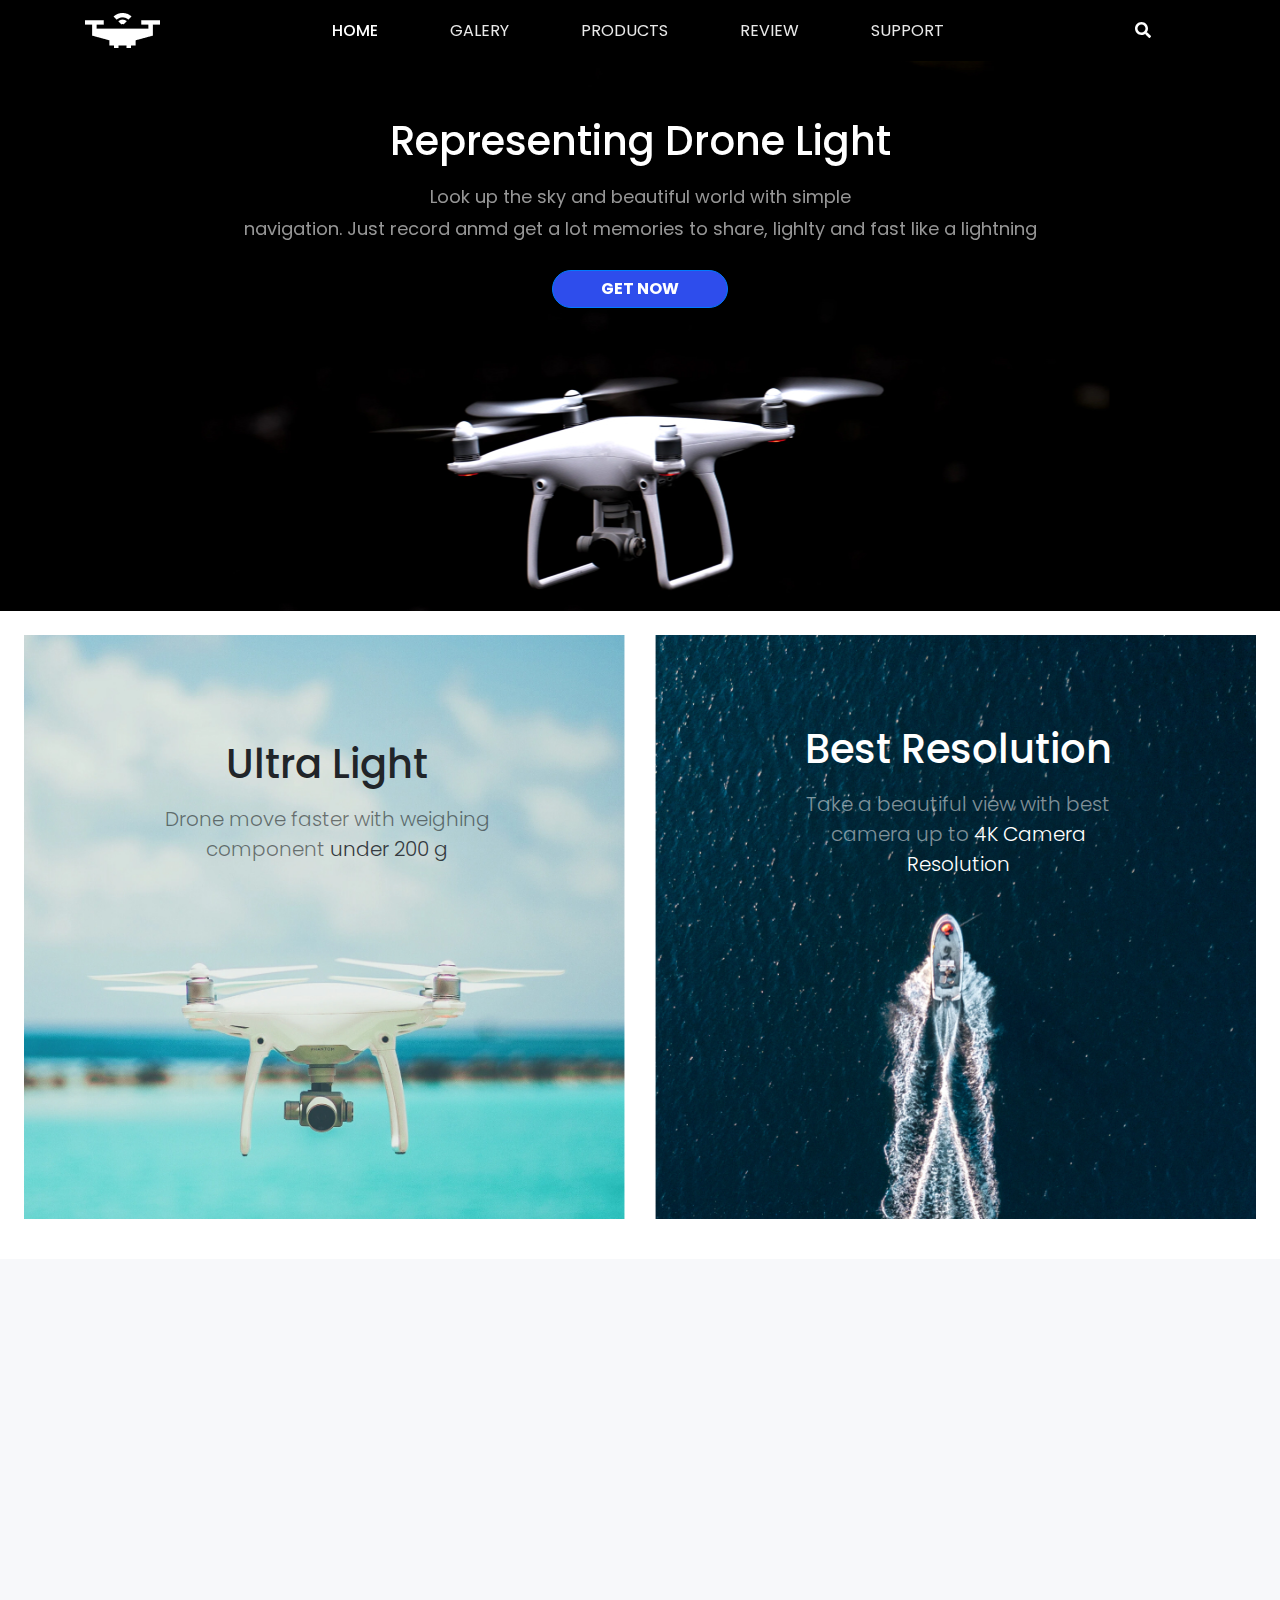
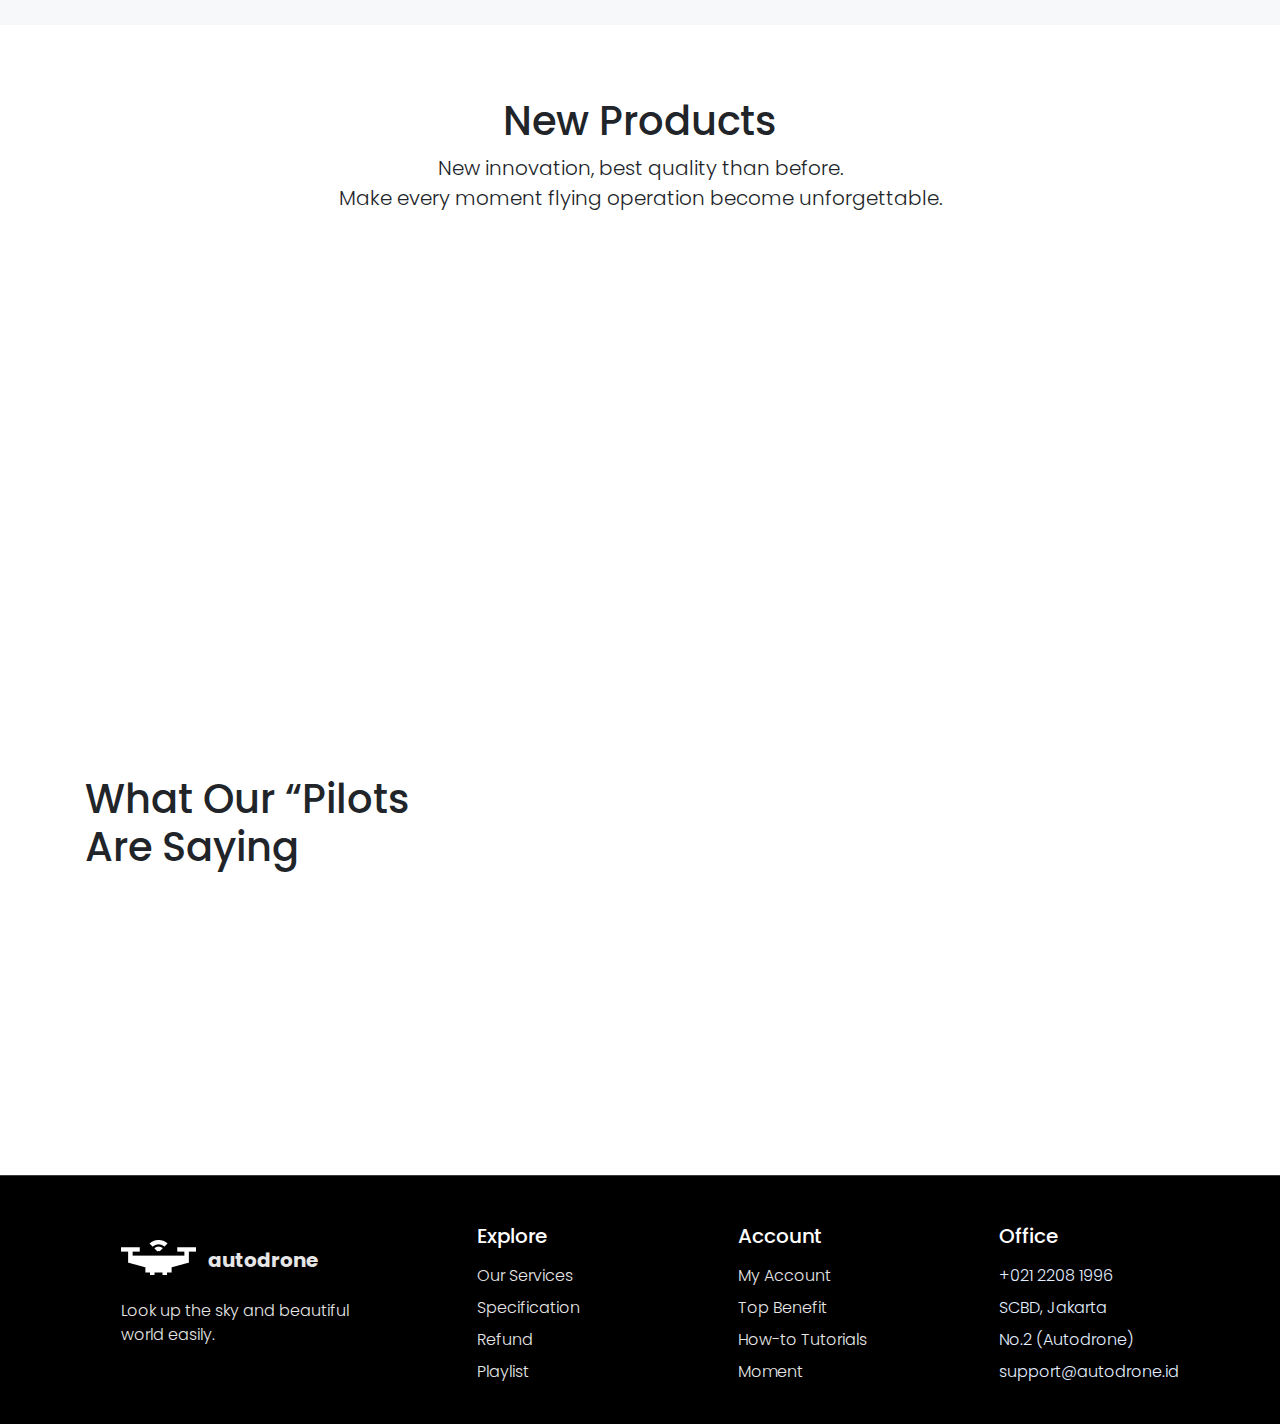
==== index.html @ 5a4f8e3c "initial commit" ====
<!doctype html>
<html lang="en">

<head>
    <!-- Required meta tags -->
    <meta charset="utf-8">
    <meta name="viewport" content="width=device-width, initial-scale=1">
    
    <!-- Bootstrap CSS -->
    <link href="css/bootstrap.css" rel="stylesheet">

    <!-- Font Awesome CSS -->
    <link rel="stylesheet" href="css/all.css">

    <!-- Google Fonts -->
    <link href="https://fonts.googleapis.com/css2?family=Poppins:wght@300;400;500;600;700&display=swap" rel="stylesheet">

    <!-- Animate on Scroll  -->
    <link href="https://unpkg.com/aos@2.3.1/dist/aos.css" rel="stylesheet">

    <!-- Custom Style -->
    <link rel="stylesheet" href="css/style.css">

    <title>Home - Drone</title>
    <link rel="icon" type="image/png" sizes="32x32" href="img/favicon/favicon-16x16.png">
    <link rel="icon" type="image/png" sizes="16x16" href="img/favicon/favicon-32x32.png">
</head>

<body>
    <!-- <a href="https://wahidari.github.io/" class="float btn btn-success shadow-lg">
        <i class="fa fa-user-circle mr-2"></i>Portfolio
    </a> -->
    <!-- Navbar -->
    <nav class="navbar navbar-expand-lg sticky-top shadow-sm">
        <div class="container">
            <a class="navbar-brand" href="#">
                <img src="img/logo.png" alt="logo" class="mr-2">
            </a>
            <button class="navbar-toggler" type="button" data-toggle="collapse" data-target="#navbarNav"
                aria-controls="navbarNav" aria-expanded="false" aria-label="Toggle navigation">
                <i class="fas fa-bars text-white"></i>
            </button>
            <div class="collapse navbar-collapse" id="navbarNav">
                <ul class="navbar-nav mx-auto">
                    <li class="nav-item align-self-center">
                        <a class="nav-link active" href="index.html">HOME</a>
                    </li>
                    <li class="nav-item align-self-center">
                        <a class="nav-link" href="">GALERY</a>
                    </li>
                    <li class="nav-item align-self-center">
                        <a class="nav-link" href="product.html">PRODUCTS</a>
                    </li>
                    <li class="nav-item align-self-center">
                        <a class="nav-link" href="">REVIEW</a>
                    </li>
                    <li class="nav-item align-self-center">
                        <a class="nav-link" href="">SUPPORT</a>
                    </li>
                </ul>
                <a class="nav-link text-center" href=""><i class="fa fa-search text-white"></i></a>
            </div>
        </div>
    </nav> 
    <!-- End Navbar -->

    <!-- Hero  -->
    <section class="hero masthead pt-5">
        <div class="container text-center" data-aos="zoom-in" data-aos-delay="100">
            <h1 class="text-white">Representing Drone Light</h1>
            <p class="lead mb-4">Look up the sky and beautiful world with simple <br>navigation.
            Just record anmd get a lot memories to share, lighlty and fast like a lightning</p>
            <a href="product.html" class="btn btn-primary px-5 font-weight-bold">GET NOW</a>
        </div>
    </section>
    <!-- End Hero -->

    <!-- Feature  -->
    <section class="feature mt-4">
        <div class="container-fluid px-4">
            <div class="row">
                <div class="col-12 col-md-6 mb-3">
                    <div class="feature-img">
                        <img src="img/ultra_light.jpg" class="img-fluid">
                        <div class="centered">
                            <h1 class=" mb-3">Ultra Light</h1>
                            <p class="lead text-black-50">Drone move faster with weighing 
                                component <span class="text-dark">under 200 g</span></p>
                        </div>
                    </div>
                </div>
                <div class="col-12 col-md-6 mb-3">
                    <div class="feature-img">
                        <img src="img/best_resolution.jpg" class="img-fluid">
                        <div class="centered">
                            <h1 class="text-white mb-3">Best Resolution</h1>
                            <p class="lead text-white-50">Take a beautiful view with best camera
                            up to <span class="text-white">4K Camera Resolution</span></p>
                        </div>
                    </div>
                </div>
            </div>
        </div>
    </section>
    <!-- End Feature  -->

    <!-- Benefit  -->
    <section class="benefit my-4"  style="background-color: #F7F8FA;">
        <div class="container-fluid py-5">
            <div class="row align-items-center">
                <div class="col-12 col-md-4 mb-4 mb-lg-0 d-flex justify-content-center" data-aos="zoom-in" data-aos-delay="100">
                    <img src="img/features_cut.png" class="img-fluid">
                </div>
                <div class="col-12 col-md-7 center-sm" data-aos="zoom-in" data-aos-delay="300">
                    <h1 class="mb-3">Why Drone Light?</h1>
                    <p class="lead mb-4">We provide a best self drone easy to use and operate. With
                    auto pilot, the device will take a beautiful view for the
                    best of flying operation.</p>
                    <div class="row">
                        <div class="col-6 col-md-3 text-center mb-3">
                            <h3>4K</h3>
                            <p>Camera <br>Resolution</p>
                        </div>
                        <div class="col-6 col-md-3 text-center mb-3">
                            <h3>2 TB</h3>
                            <p>Storage <br>Capacity</p>
                        </div>
                        <div class="col-6 col-md-3 text-center mb-3">
                            <h3>60 m/s</h3>
                            <p>Super <br>Max Speed</p>
                        </div>
                        <div class="col-6 col-md-3 text-center mb-3">
                            <h3>30 mins</h3>
                            <p>Long <br>Flight Time</p>
                        </div>
                    </div>
                    
                </div>
            </div>
        </div>
    </section>
    <!-- End Benefit  -->

    <!-- New Product  -->
    <section class="new-product py-5">
        <div class="container text-center">
            <h1 class="mb-2">New Products</h1>
            <p class="lead mb-5">New innovation, best quality than before. <br>
            Make every moment flying operation become unforgettable.</p>
            <div class="row">
                <div class="col-12 col-md-4 mb-4">
                    <div class="card text-center rounded-lg" data-aos="zoom-in" data-aos-delay="100">
                        <img class="card-img-top px-3 pt-3" src="img/mini_drone.jpg" alt="">
                        <div class="card-body">
                            <h4 class="card-title">Mini Drone</h4>
                            <p class="card-text">Powerful camera drone at an
                            affordable price range. Camera
                            up to 4K resolution, optimize shots
                            automatically.</p>
                        </div>
                        <a class="btn btn-primary mx-5 mb-4 rounded-pill" href="product.html">GET NOW</a>
                    </div>
                </div>
                <div class="col-12 col-md-4 mb-4">
                    <div class="card text-center rounded-lg" data-aos="zoom-in" data-aos-delay="300">
                        <img class="card-img-top px-3 pt-3" src="img/drone_light.jpg" alt="">
                        <div class="card-body">
                            <h4 class="card-title">Drone Light</h4>
                            <p class="card-text">Drone light is every creators dream.
                            Setting apperture manually and high
                            battery performance. Drone light is
                            everything you need.</p>
                        </div>
                        <a class="btn btn-primary mx-5 mb-4 rounded-pill" href="product.html">GET NOW</a>
                    </div>
                </div>
                <div class="col-12 col-md-4 mb-4">
                    <div class="card text-center rounded-lg" data-aos="zoom-in" data-aos-delay="500">
                        <img class="card-img-top px-3 pt-3" src="img/phantom_drone.jpg" alt="">
                        <div class="card-body">
                            <h4 class="card-title">Phantom Drone</h4>
                            <p class="card-text">Inspired by phantom, drone
                            can move faster and quickly like a ghost.
                            Focus on speed so you can investigate
                            environtment quickly.</p>
                        </div>
                        <a class="btn btn-primary mx-5 mb-4 rounded-pill" href="product.html">GET NOW</a>
                    </div>
                </div>
            </div>
        </div>
    </section>
    <!-- End New Product  -->

    <!-- Testimoni -->
    <section class="testimoni">
        <div class="container">
            <h1>What Our “Pilots<br>
            Are Saying</h1>
            <div class="row mt-5">
                <div class="col-12 col-md-4 mb-4" data-aos="zoom-in" data-aos-delay="100">
                    <div class="card pl-3 pr-2 pt-4 pb-4">
                        <p>With high resolution camera,
                        picture become clear and beautiful.
                        It’s so easy to operate drone.
                        </p>
                        <div class="d-flex align-items-center">
                            <img src="img/profile1.jpg" class="img-fluid mr-3 rounded-circle">
                            <div class="mt-2">
                                <h5>Wahid Ari</h5>
                                <h6>UI Designer</h6>
                            </div>
                        </div>
                    </div>
                </div>
                <div class="col-12 col-md-4 mb-4" data-aos="zoom-in" data-aos-delay="300">
                    <div class="card pl-3 pr-2 pt-4 pb-4">
                        <p>Taking high view video become
                        easy and faster. Battery performance
                        really helping for making film.
                        </p>
                        <div class="d-flex align-items-center">
                            <img src="img/profile2.jpg" class="img-fluid mr-3 rounded-circle">
                            <div class="mt-2">
                                <h5>Ari</h5>
                                <h6>Director Film</h6>
                            </div>
                        </div>
                    </div>
                </div>
                <div class="col-12 col-md-4 mb-4" data-aos="zoom-in" data-aos-delay="500">
                    <div class="card pl-3 pr-2 pt-4 pb-4">
                        <p>Making video content for my trip
                        vlog so powerful and wonderful.
                        Love the video quality.
                        </p>
                        <div class="d-flex align-items-center">
                            <img src="img/profile3.jpg" class="img-fluid mr-3 rounded-circle">
                            <div class="mt-2">
                                <h5>Ari Wahid</h5>
                                <h6>Content Creator</h6>
                            </div>
                        </div>
                    </div>
                </div>
            </div>
        </div>
    </section>
    <!-- End Testimoni -->

    <!-- Footer -->
    <footer class="page-footer border-top mt-4">
    
        <!-- Footer Links -->
        <div class="container text-md-left py-4">
    
            <!-- Grid row -->
            <div class="row">
    
                <!-- Grid column -->
                <div class="col-lg-3 col-md-6 mx-auto mt-4 center-sm">
                    <div class="center-sm">
                        <a href="#" class="footer-brand">
                            <img src="img/logo.png" alt="logo" class="mb-4 mr-2 mt-3">
                            autodrone
                        </a>
                    </div>
                    <p>Look up the sky and beautiful
                    world easily.</p>
                </div>
                <!-- Grid column -->
    
    
                <!-- Grid column -->
                <div class="col-lg-2 col-md-6 mx-auto mt-4 center-sm">
                    <h5 class="mb-3 text-white">Explore</h5>
                    <ul class="list-unstyled text-white-50">
                        <li>
                            <a href="#!">Our Services</a>
                        </li>
                        <li>
                            <a href="#!">Specification</a>
                        </li>
                        <li>
                            <a href="#!">Refund</a>
                        </li>
                        <li>
                            <a href="#!">Playlist</a>
                        </li>
                    </ul>
                </div>
                <!-- Grid column -->

                <!-- Grid column -->
                <div class="col-lg-2 col-md-6 mx-auto mt-4 center-sm">
                    <h5 class="mb-3 text-white">Account</h5>
                    <ul class="list-unstyled text-white-50">
                        <li>
                            <a href="#!">My Account</a>
                        </li>
                        <li>
                            <a href="#!">Top Benefit</a>
                        </li>
                        <li>
                            <a href="#!">How-to Tutorials</a>
                        </li>
                        <li>
                            <a href="#!">Moment</a>
                        </li>
                    </ul>
                </div>
                <!-- Grid column -->

                <!-- Grid column -->
                <div class="col-lg-2 col-md-6 mx-auto mt-4 center-sm">
                    <h5 class="mb-3 text-white">Office</h5>
                    <ul class="list-unstyled">
                        <li>+021 2208 1996</li>
                        <li>SCBD, Jakarta</li>
                        <li>No.2 (Autodrone)</li>
                        <li>support@autodrone.id</li>
                    </ul>
                </div>
                <!-- Grid column -->
            </div>
            <!-- Grid row -->
        </div>
        <!-- Footer Links -->
    
    </footer>
    <!-- End Footer -->

    <!-- Option 2: jQuery, Popper.js, and Bootstrap JS -->
    <script src="js/jquery-3.5.1.min.js"></script>
    <script src="js/popper.min.js"></script>
    <script src="js/bootstrap.js"></script>

    <!-- Font Awesome JS -->
    <script src="js/all.js"></script>

    <!-- Animate on Scroll  -->
    <script src="js/aos.js"></script>
    <script>
        AOS.init({
            easing: 'ease-out-back',
            duration: 1200,
        });
    </script>

    <!-- Custom JS -->
    <script src="js/main.js"></script>

</body>

</html>
---- css/style.css ----
body {
    font-family: 'Poppins', sans-serif;
}

h2 {
    font-weight: 600;
    color: #333E44;
    line-height: 150%;
}

.btn-primary {
    background-color: #2E4DEC !important;
}

.btn-primary:hover {
    background-color: #1437e6 !important;
}

/* NAVBAR */

nav {
    background-color: #000000;
}

.nav-item a {
    font-weight: 400;
    color: #e9e9e9;
    
}

.nav-item a:hover {
    font-weight: 500;
    color: #ffffff;
}

.nav-item a.active {
    font-weight: 500;
    color: #ffffff;
}

.nav-link {
    margin: 0px 28px;
}

/* Extra small devices (portrait phones, less than 576px) */
@media (max-width: 575.98px) { 
    .pb-sm {
        margin-bottom: 8px;
    }
    .center-sm { 
        text-align: center;
    }
}

/* HERO */

.masthead {
    background-color: #000;
    min-height: 550px;
    background-image: url('../img/hero.png');
    background-position: center;
    background-size: auto;
    background-repeat: no-repeat;
}

.hero h1 {
    font-size: calc(1.3rem + 1.5vw);
    font-weight: 500;
    line-height: 160%;
}

.hero p {
    color: #969696;
    font-weight: 400;
    line-height: 180%;
    font-size: 18px;
}

.hero a {
    border-radius: 30px;
}

/* Extra small devices (portrait phones, less than 576px) */
@media (max-width: 575.98px) { 
    .hero h1 { 
        font-size: 32px;
        text-align: center;
    }

    .hero { 
        padding-top: 20px;
    }
}

/* FEATURE */

.feature .feature-img {
    position: relative;
    text-align: center;
}

.feature .centered {
  position: absolute;
  top: 30%;
  left: 45%;
  transform: translate(-40%, -50%);
}

.feature-img h1 {
    font-size: calc(1.3rem + 1.5vw);
}


/* FOOTER  */

.page-footer {
    background-color: #000000;
}

.page-footer p {
    color: rgb(228, 228, 228);
    font-weight: 300;
}

.border-top {
    border-top: 1px solid #3b3b3b !important;
}

.social-link {
    width: 20px;
    height: auto;
}

.page-footer a {
    color: #e6e6e6;
    font-size: 16px;
    font-weight: 300;
}

.page-footer a:hover {
    color: #FFFFFF;
    font-weight: 400;
}


a.link-icon:hover {
    color: #E3EEFF ;
    background-color: #007BFF;
}

.page-footer li {
    color: #E3EEFF;
    font-size: 16px;
    font-weight: 300;
    margin-bottom: 8px;
}

a.link-icon {
    width: 32px;
    height: 32px;
}

.page-footer .link-icon {
    color: #007BFF;
    padding: 4px 9px;
    font-size: 20px;
    border-radius: 100%;
    background-color: #E3EEFF;
}

.footer-brand {
    font-size: 20px !important;
    font-weight: 700 !important;
    font-family: 'Poppins', sans-serif;
}

a.footer-brand:hover {
    text-decoration: none;
}
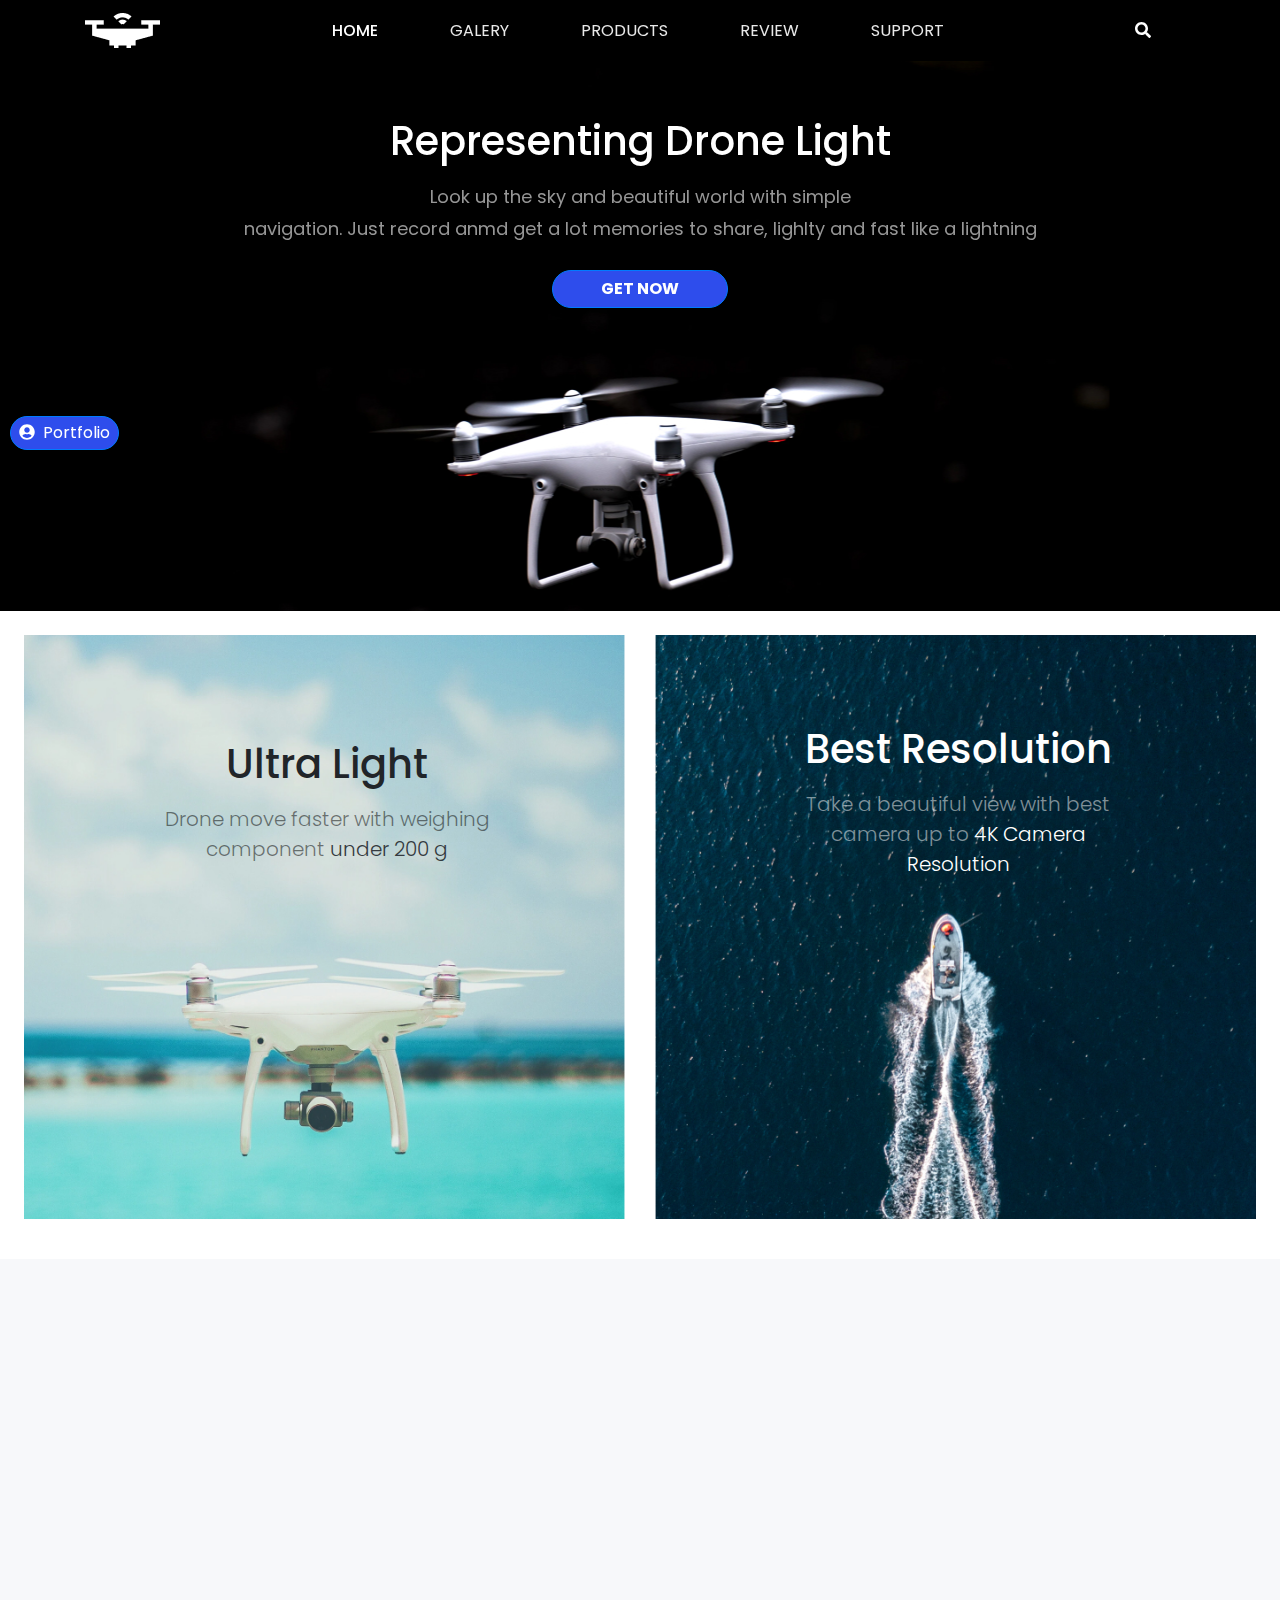
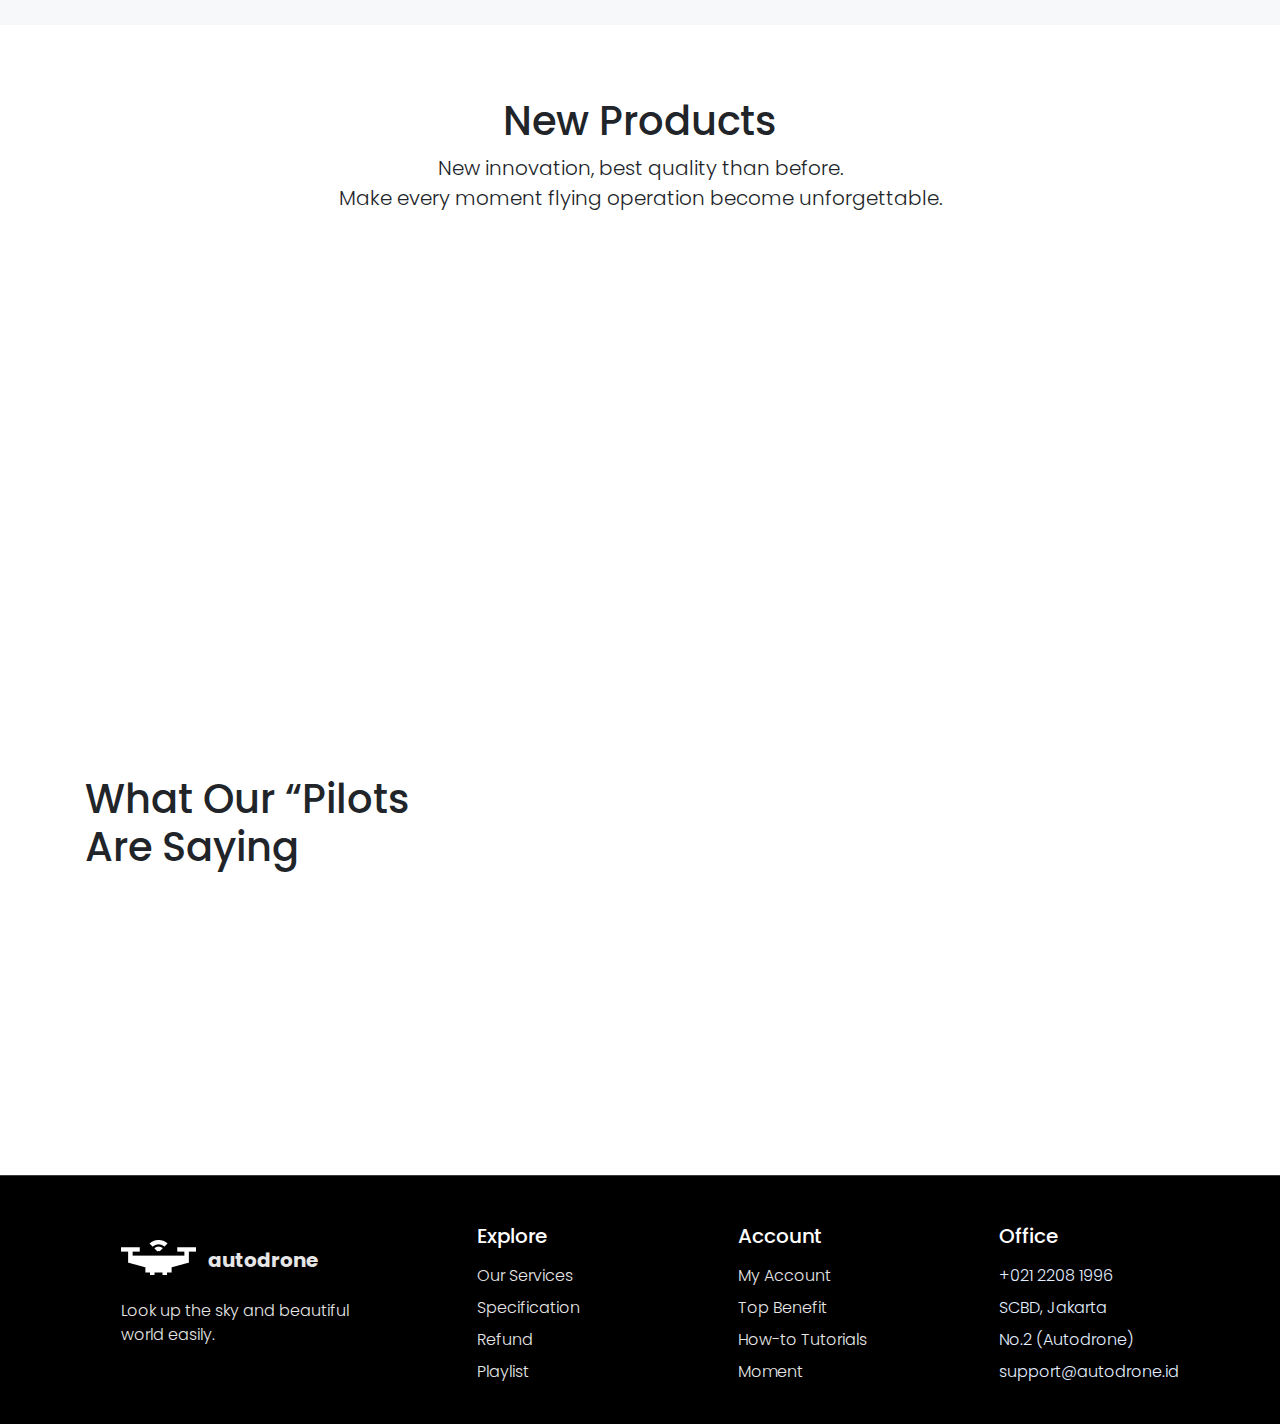
==== commit 6fb09afd: "minor change" ====
--- a/index.html
+++ b/index.html
@@ -27,9 +27,15 @@
 </head>
 
 <body>
-    <!-- <a href="https://wahidari.github.io/" class="float btn btn-success shadow-lg">
-        <i class="fa fa-user-circle mr-2"></i>Portfolio
-    </a> -->
+    <a href="https://wahidari.github.io/" target="_blank" style="bottom: 50%; left: 10px;"
+        class="position-fixed btn-float btn btn-primary shadow-lg">
+        <svg class="svg-inline--fa fa-user-circle fa-w-16 mr-2" aria-hidden="true" focusable="false" data-prefix="fa"
+            data-icon="user-circle" role="img" xmlns="http://www.w3.org/2000/svg" viewBox="0 0 496 512" data-fa-i2svg="">
+            <path fill="currentColor"
+                d="M248 8C111 8 0 119 0 256s111 248 248 248 248-111 248-248S385 8 248 8zm0 96c48.6 0 88 39.4 88 88s-39.4 88-88 88-88-39.4-88-88 39.4-88 88-88zm0 344c-58.7 0-111.3-26.6-146.5-68.2 18.8-35.4 55.6-59.8 98.5-59.8 2.4 0 4.8.4 7.1 1.1 13 4.2 26.6 6.9 40.9 6.9 14.3 0 28-2.7 40.9-6.9 2.3-.7 4.7-1.1 7.1-1.1 42.9 0 79.7 24.4 98.5 59.8C359.3 421.4 306.7 448 248 448z">
+            </path>
+        </svg><!-- <i class="fa fa-user-circle mr-2"></i> Font Awesome fontawesome.com -->Portfolio
+    </a>
     <!-- Navbar -->
     <nav class="navbar navbar-expand-lg sticky-top shadow-sm">
         <div class="container">
--- a/css/style.css
+++ b/css/style.css
@@ -6,6 +6,14 @@
     font-weight: 600;
     color: #333E44;
     line-height: 150%;
+}
+
+.btn-float {
+    z-index: 1000;
+    padding: 4px 8px;
+	color:#FFF;
+	border-radius:50px;
+	text-align:center;
 }
 
 .btn-primary {
